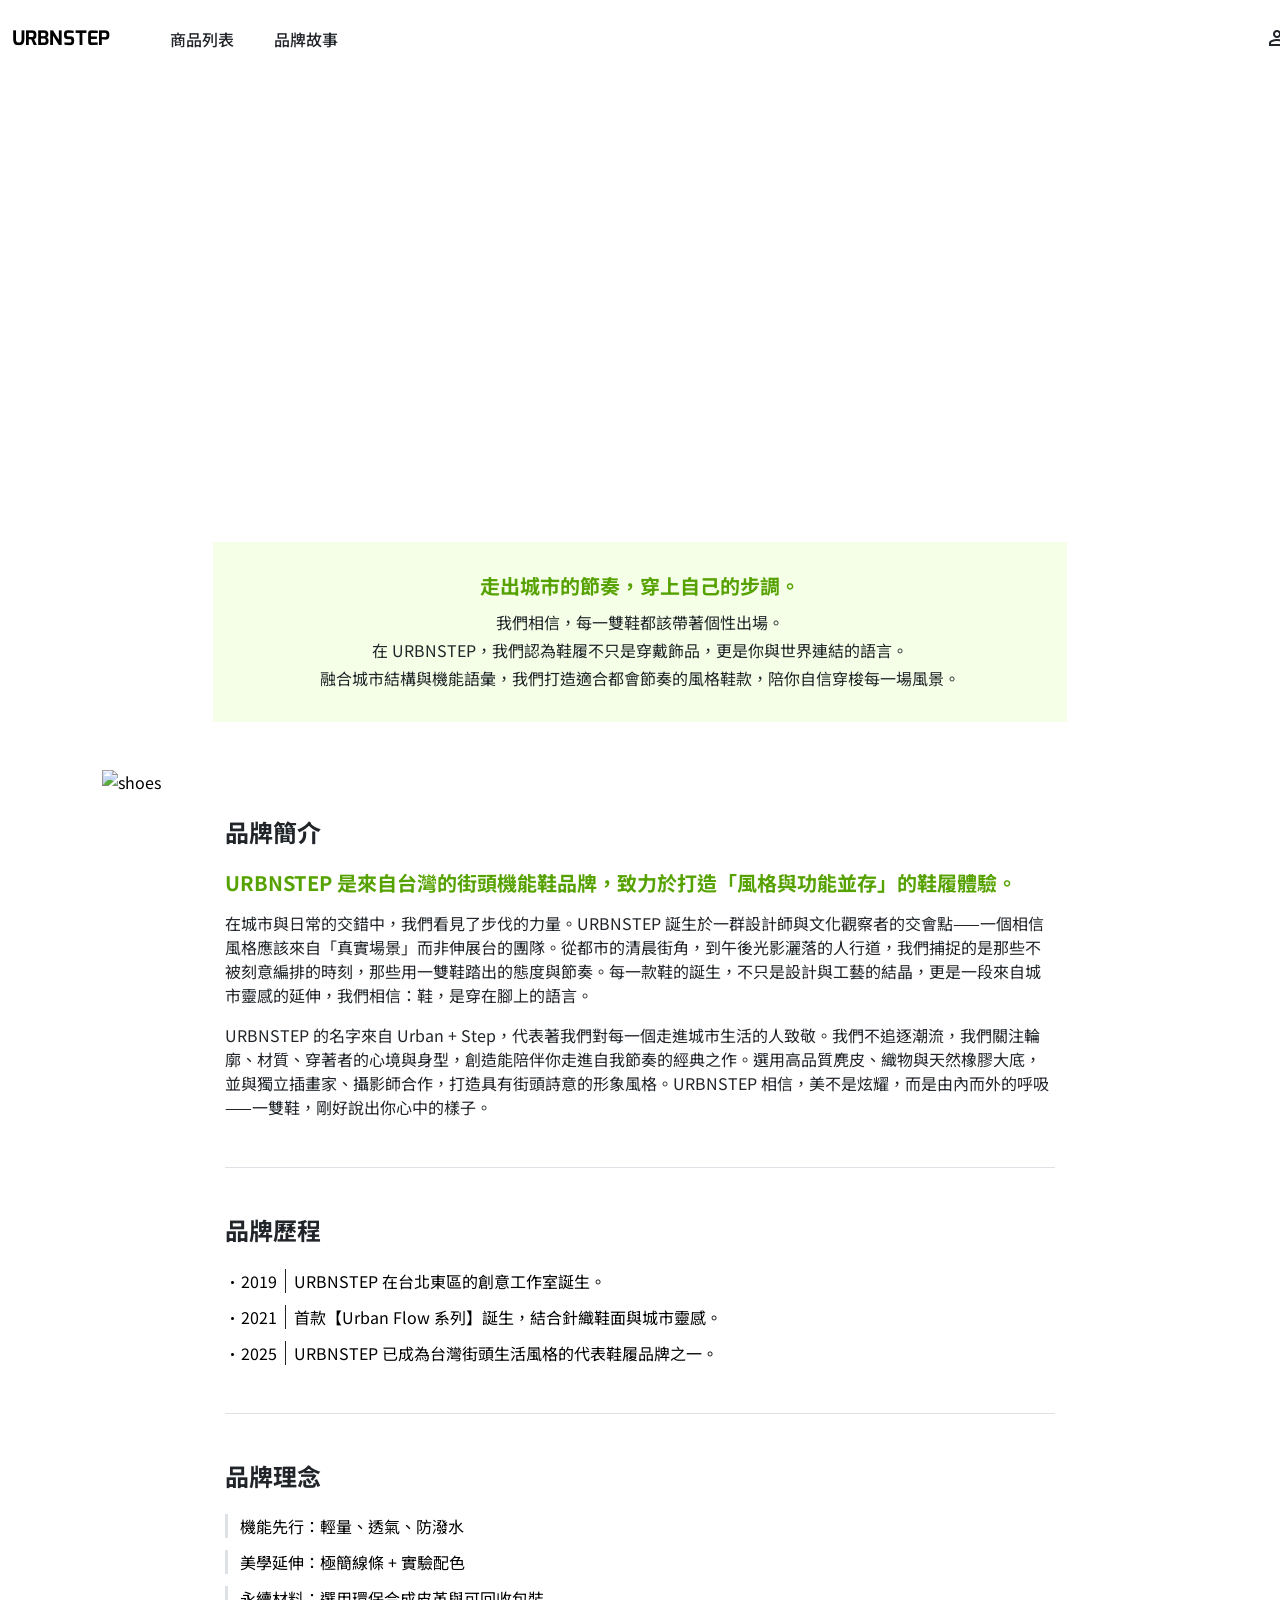
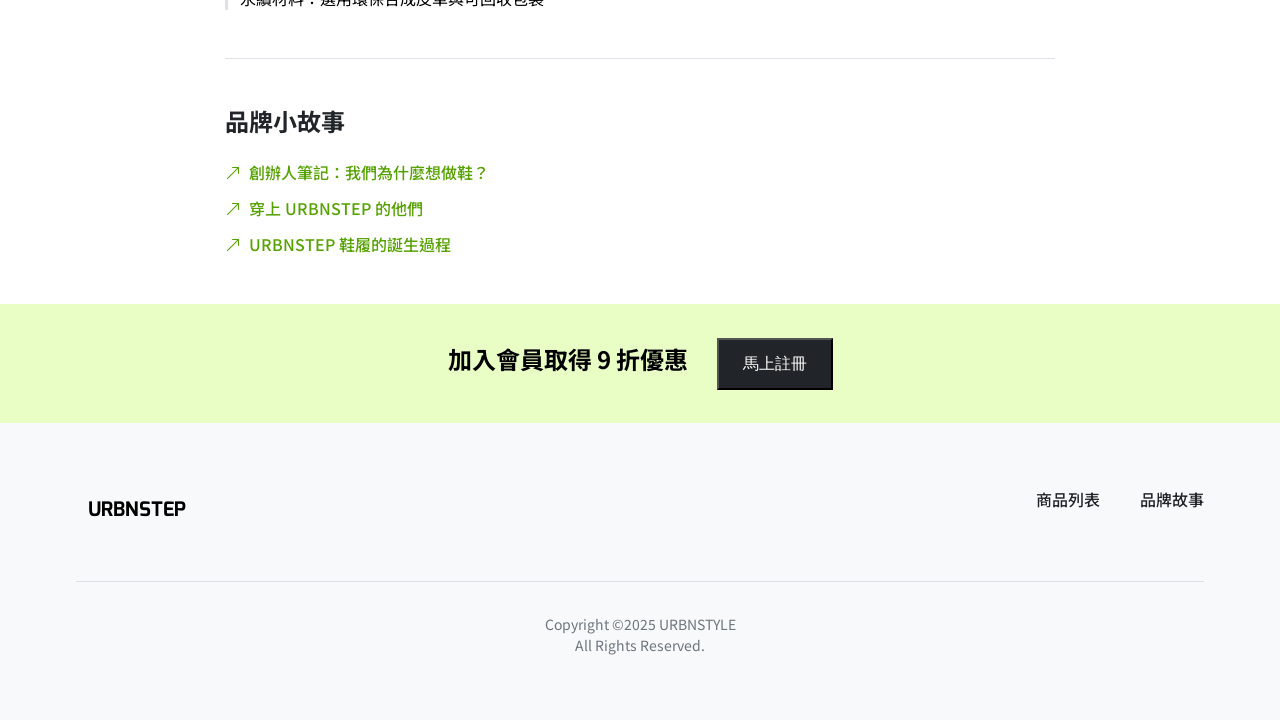
==== brandStory.html @ 902296ef "新檔案+調整屬性&整理歸納" ====
<!DOCTYPE html>
<html lang="en">

<head>
    <meta charset="UTF-8">
    <meta name="viewport" content="width=device-width, initial-scale=1.0">
    <title>Document</title>
    <link rel="stylesheet"
        href="https://fonts.googleapis.com/css2?family=Material+Symbols+Outlined:opsz,wght,FILL,GRAD@20..48,100..700,0..1,-50..200&icon_names=person" />
    <link rel="preconnect" href="https://fonts.googleapis.com">
    <link rel="preconnect" href="https://fonts.gstatic.com" crossorigin>
    <link href="https://fonts.googleapis.com/css2?family=Mina:wght@400;700&display=swap" rel="stylesheet">
    <link rel="preconnect" href="https://fonts.googleapis.com">
    <link rel="preconnect" href="https://fonts.gstatic.com" crossorigin>
    <link href="https://fonts.googleapis.com/css2?family=Noto+Sans+TC:wght@100..900&display=swap" rel="stylesheet">
    <link rel="stylesheet" href="reset.css">
    <link rel="stylesheet" href="brandStory.css">
    <link rel="stylesheet" href="https://cdn.jsdelivr.net/npm/bootstrap-icons@1.13.1/font/bootstrap-icons.min.css">

</head>

<body>
    <!--nav-->
    <div class="container">
        <div class="row">
            <nav class="nav">
                <div class="aic df">
                    <h5 class="logo">URBNSTEP</h5>
                    <ul class="df">
                        <li class="mr40"><a href="#">商品列表</a></li>
                        <li><a href="#">品牌故事</a></li>
                    </ul>
                </div>
                <div class="customer"><a href="#"><span class="material-symbols-outlined">person</span></a></div>
            </nav>
        </div>
    </div>
    <!--banner-->
    <section class="banner">
        <div class="banner-text">
            <h1>品牌故事<br>Brand Story</br></h1>
        </div>
    </section>
    <div class="container">
        <!--intro-->
        <div class="row df jcc">
            <section class="col-8 intro">
                <h3>走出城市的節奏，穿上自己的步調。</h3>
                <p class="pb4">我們相信，每一雙鞋都該帶著個性出場。</p>
                <p class="pb4">在 URBNSTEP，我們認為鞋履不只是穿戴飾品，更是你與世界連結的語言。</p>
                <p>融合城市結構與機能語彙，我們打造適合都會節奏的風格鞋款，陪你自信穿梭每一場風景。</p>
            </section>
        </div>
        <!--img-->
    </div>

    <section class="brand-img">
        <img src="https://github.com/hexschool/2022-web-layout-training/blob/main/2025-week1/about.png?raw=true"
            alt="shoes">
    </section>

    <div class="container">
        <div class="row df jcc">
            <div class="col-8 ">
                <!--content-->
                <section class="content">
                    <h2>品牌簡介</h2>
                    <h3 class="pb16 ">URBNSTEP 是來自台灣的街頭機能鞋品牌，致力於打造「風格與功能並存」的鞋履體驗。</h3>
                    <p class="pb16">在城市與日常的交錯中，我們看見了步伐的力量。URBNSTEP
                        誕生於一群設計師與文化觀察者的交會點——一個相信風格應該來自「真實場景」而非伸展台的團隊。從都市的清晨街角，到午後光影灑落的人行道，我們捕捉的是那些不被刻意編排的時刻，那些用一雙鞋踏出的態度與節奏。每一款鞋的誕生，不只是設計與工藝的結晶，更是一段來自城市靈感的延伸，我們相信：鞋，是穿在腳上的語言。
                    </p>
                    <p>URBNSTEP 的名字來自 Urban +
                        Step，代表著我們對每一個走進城市生活的人致敬。我們不追逐潮流，我們關注輪廓、材質、穿著者的心境與身型，創造能陪伴你走進自我節奏的經典之作。選用高品質麂皮、織物與天然橡膠大底，並與獨立插畫家、攝影師合作，打造具有街頭詩意的形象風格。URBNSTEP
                        相信，美不是炫耀，而是由內而外的呼吸——一雙鞋，剛好說出你心中的樣子。</p>
                </section>
                <!--history-->
                <section class=" history">
                    <h2>品牌歷程</h2>
                    <ul>
                        <li class="mb12"><i class="bi bi-dot"></i><span class="mr8">2019</span><span
                                class="pl8 bl">URBNSTEP
                                在台北東區的創意工作室誕生。</span></li>
                        <li class="mb12"><i class="bi bi-dot"></i><span class="mr8">2021</span><span
                                class="pl8 bl">首款【Urban
                                Flow 系列】誕生，結合針織鞋面與城市靈感。</span></li>
                        <li><i class="bi bi-dot"></i><span class="mr8">2025</span><span class="pl8 bl">URBNSTEP
                                已成為台灣街頭生活風格的代表鞋履品牌之一。</span></li>
                    </ul>
                </section>
                </h2>
                <!--idea-->
                <section class="idea">
                    <h2>品牌理念</h2>
                    <ul>
                        <li class="mb12">機能先行：輕量、透氣、防潑水</li>
                        <li class="mb12">美學延伸：極簡線條 + 實驗配色</li>
                        <li>永續材料：選用環保合成皮革與可回收包裝</li>
                    </ul>
                </section>
                <!--story-->
                <section class="story">
                    <h2>品牌小故事</h2>
                    <ul>
                        <li class="mb12"><i class="bi bi-arrow-up-right"></i><a href="#">創辦人筆記：我們為什麼想做鞋？</a></li>
                        <li class="mb12"><i class="bi bi-arrow-up-right"></i><a href="#">穿上 URBNSTEP 的他們</a></li>
                        <li><i class="bi bi-arrow-up-right"></i><a href="#">URBNSTEP 鞋履的誕生過程</a></li>
                    </ul>
                </section>
            </div>
        </div>
    </div>

    <!--footer-->
    <div class="footer">
        <h4 class="fw700">加入會員取得 9 折優惠 <button type="button">馬上註冊</button></h4>
    </div>
    <!--footerNav-->
    <div class="footerNav">
        <div class="container">
            <nav class="mb24 df jcsb pb24">
                <div>
                    <h5 class="logo fw700 py8 px12 mr48">URBNSTEP</h5>
                </div>
                <div class=" footerlink df">
                    <p class="mr40"><a class="py12" href="#">商品列表</a></p>
                    <p><a class="py12" href="#">品牌故事</a></p>
                </div>
            </nav>
            <!--copyright-->
            <div class="copyright">
                <p class="pt32">Copyright ©2025 URBNSTYLE</p>
                <p>All Rights Reserved.</p>
            </div>
        </div>
    </div>
</body>

</html>
---- brandStory.css ----
:root {
    --primary-color: #212529;
    --second-color: #57A203;
    --third-color: #DEE2E6;
    --forth-color: #6C757D;
    --fifth-color: #F8F9FA;
}

* {
    box-sizing: border-box;
}

.material-symbols-outlined {
    font-variation-settings:
        'FILL' 0,
        'wght' 400,
        'GRAD' 0,
        'opsz' 24
}

body {
    font-family: Noto Sans TC;
    letter-spacing: 5%;
    line-height: 150%;
}

a {
    text-decoration: none;
    color: var(--primary-color);
    font-weight: 500;
    font-size: 16px;
    line-height: 150%;
    letter-spacing: 5%;
}

.container {
    max-width: 1320px;
    margin: 0 auto;
    padding: 0px 12px;
}

.nav {
    display: flex;
    padding: 16px 0px;
    align-items: center;
}

.customer {
    margin-left: auto;
}

.customer span {
    width: 18px;
    height: 18px;
    padding: 3px;
}

.logo {
    font-family: "Mina";
    font-weight: 700;
    padding: 8px 12px;
    margin-right: 48px;
    font-size: 20px;
    line-height: 150%;
    letter-spacing: 4.4%;
}

.banner {
    height: 400px;
    background-image: url(https://github.com/hexschool/2022-web-layout-training/blob/main/2025-week1/hero.png?raw=true);
    background-size: cover;
    background-position: center
}

.banner-text {
    color: white;
    text-align: center;
    font-size: 40px;
    line-height: 120%;
    font-weight: bold;
    padding: 151px 0px;
}

@media (max-width:375px) {
    .d-sm-none {
        display: none;
    }
}

h2 {
    font-weight: 700;
    font-size: 24px;
    line-height: 120%;
    color: #212529;
    padding-bottom: 24px;
}

h3 {
    font-weight: bold;
    font-size: 20px;
    line-height: 120%;
    color: #57a203;
}

h4 {
    font-size: 24px;
    line-height: 120%;
    letter-spacing: 5%;
}

p {
    font-size: 16px;
    color: #212529;
}

.intro {
    background: #f5fee7;
    padding: 32px;
    text-align: center;
    margin-bottom: 48px;
    margin-top: 64px;
}

.intro h3 {
    padding-bottom: 12px;
}

.aic {
    align-items: center;
}

.jcc {
    justify-content: center;
}

.jcsb {
    justify-content: space-between;
}

.df {
    display: flex;
}

.pb4 {
    padding-bottom: 4px;
}

.mb12 {
    margin-bottom: 12px;
}

.pb16 {
    padding-bottom: 16px;
}

.pb24 {
    padding-bottom: 24px;
}

.pt32 {
    padding-top: 32px;
}

.pl8 {
    padding-left: 8px;
}

.mr8 {
    margin-right: 8px;
}

.mr40 {
    margin-right: 40px;
}

.mb24 {
    margin-bottom: 24px;
}

.bl {
    border-left: 1px solid #212529;
}

.row {
    margin: 0px -12px;
}

.col-2 {
    width: 16.66%;
    padding-left: 12px;
    padding-right: 12px;
}

.col-3 {
    width: 25%;
    padding-left: 12px;
    padding-right: 12px;
}

.col-4 {
    width: 33.33%;
    padding-left: 12px;
    padding-right: 12px;
}

.col-5 {
    width: 41.66%;
    padding-left: 12px;
    padding-right: 12px;
}

.col-7 {
    width: 58.3333%;
    padding-left: 12px;
    padding-right: 12px;
}

.col-8 {
    width: 66.6666%;
    padding-left: 12px;
    padding-right: 12px;
}

.col-10 {
    width: 83.33%;
    padding-left: 12px;
    padding-right: 12px;
}

.fw700 {
    font-weight: 700;
}

.brand-img {
    width: 1076px;
    margin: 0 auto;
    padding-bottom: 24px;
}

.brand-img img {
    width: 100%;
    display: block;
}

.content {
    padding-bottom: 48px;
    border-bottom: 1px solid #dee2e6;
}

.history {
    border-bottom: 1px solid #dee2e6;
    padding: 48px 0px;
}

.idea {
    border-bottom: 1px solid #dee2e6;
    padding: 48px 0px;
}

.idea li {
    padding: 0px 12px;
    border-left: 3px solid #dee2e6;
}

.story {
    color: #57a203;
    padding: 48px 0px;
}

.story ul li a {
    color: #57a203;
    padding-left: 8px;
    font-weight: 500;
    font-size: 16px;
}

.footer {
    text-align: center;
    background: #E8FEC5;
    padding: 33.5px 0px;
}

.footer button {
    padding: 12px 24px;
    margin-left: 24px;
    font-size: 16px;
    line-height: 150%;
    letter-spacing: 5%;
    background: var(--primary-color);
    color: #FFFFFF;
}

.footerNav {
    background: var(--fifth-color);
    padding: 64px;
}

.copyright {
    border-top: 1px solid var(--third-color);
    text-align: center;
}

.copyright p {
    font-weight: 400;
    font-size: 14px;
    line-height: 150%;
    letter-spacing: 5%;
    color: var(--forth-color);
}
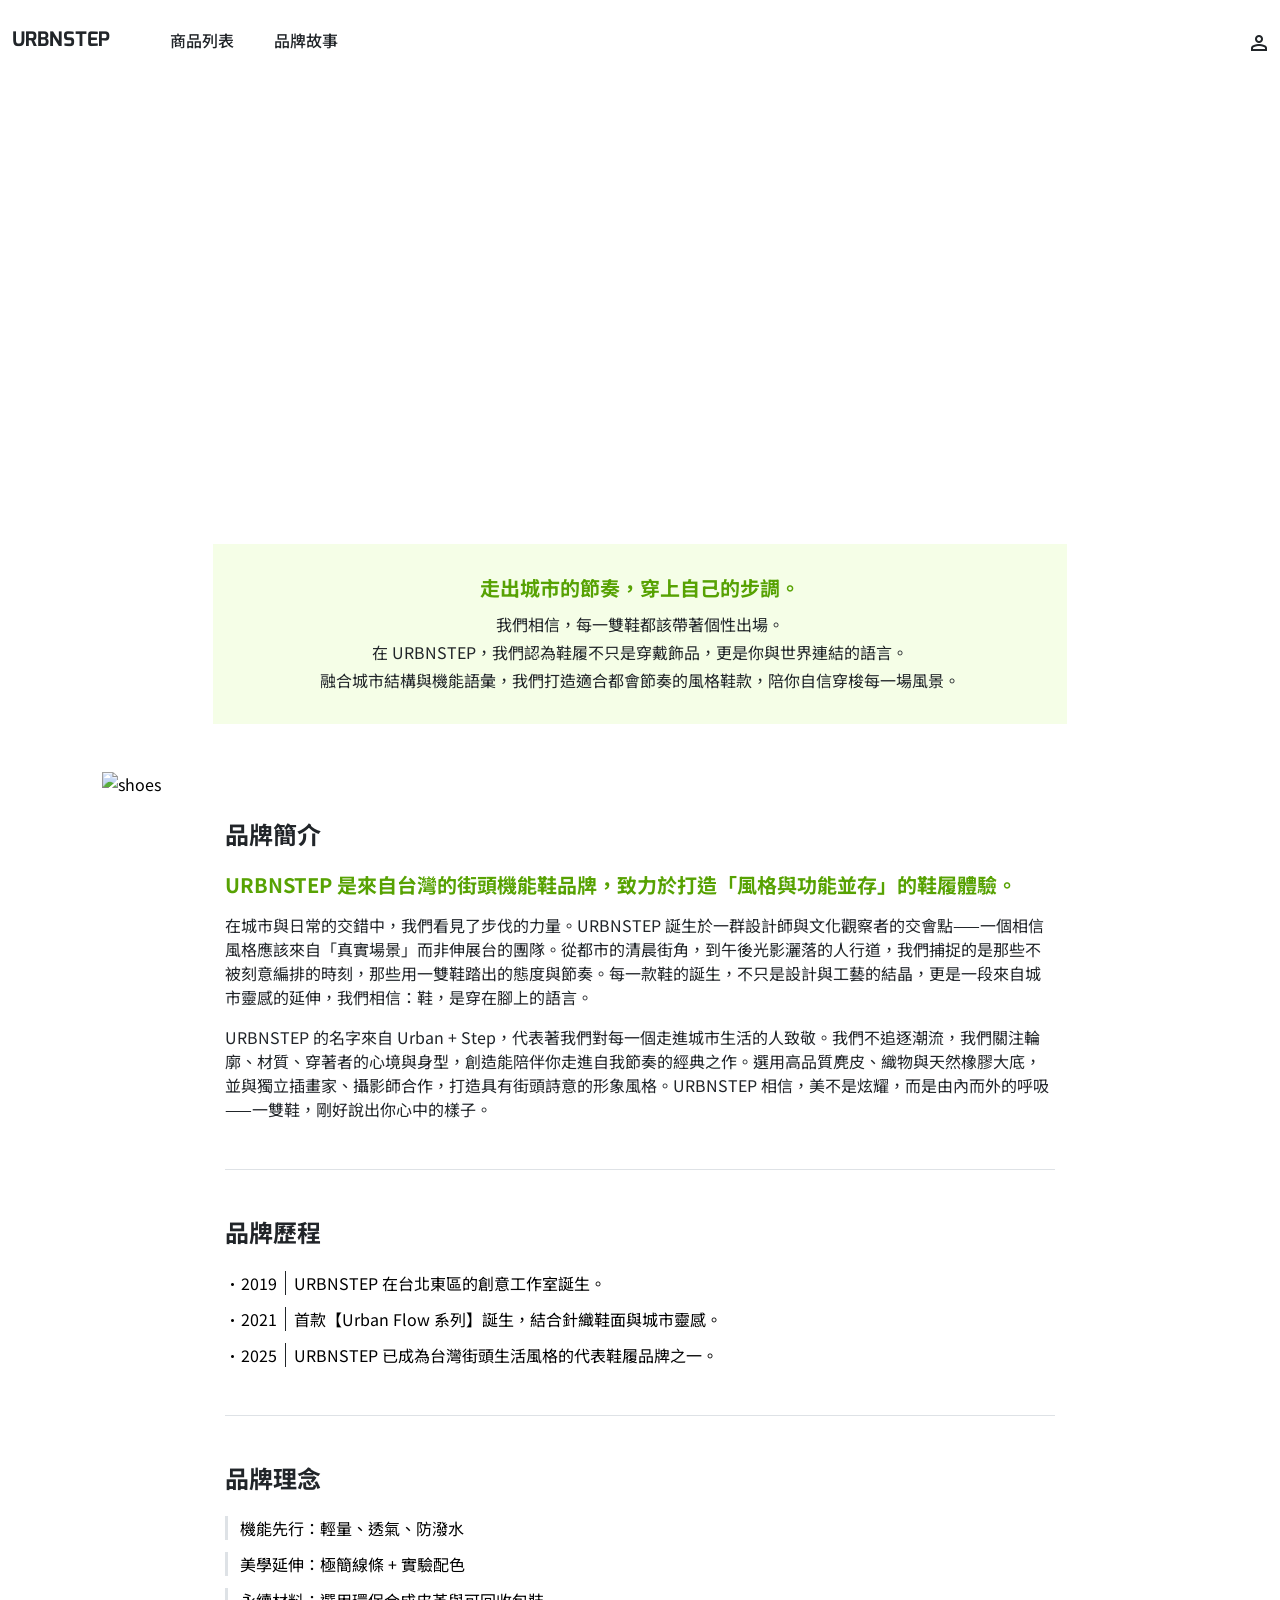
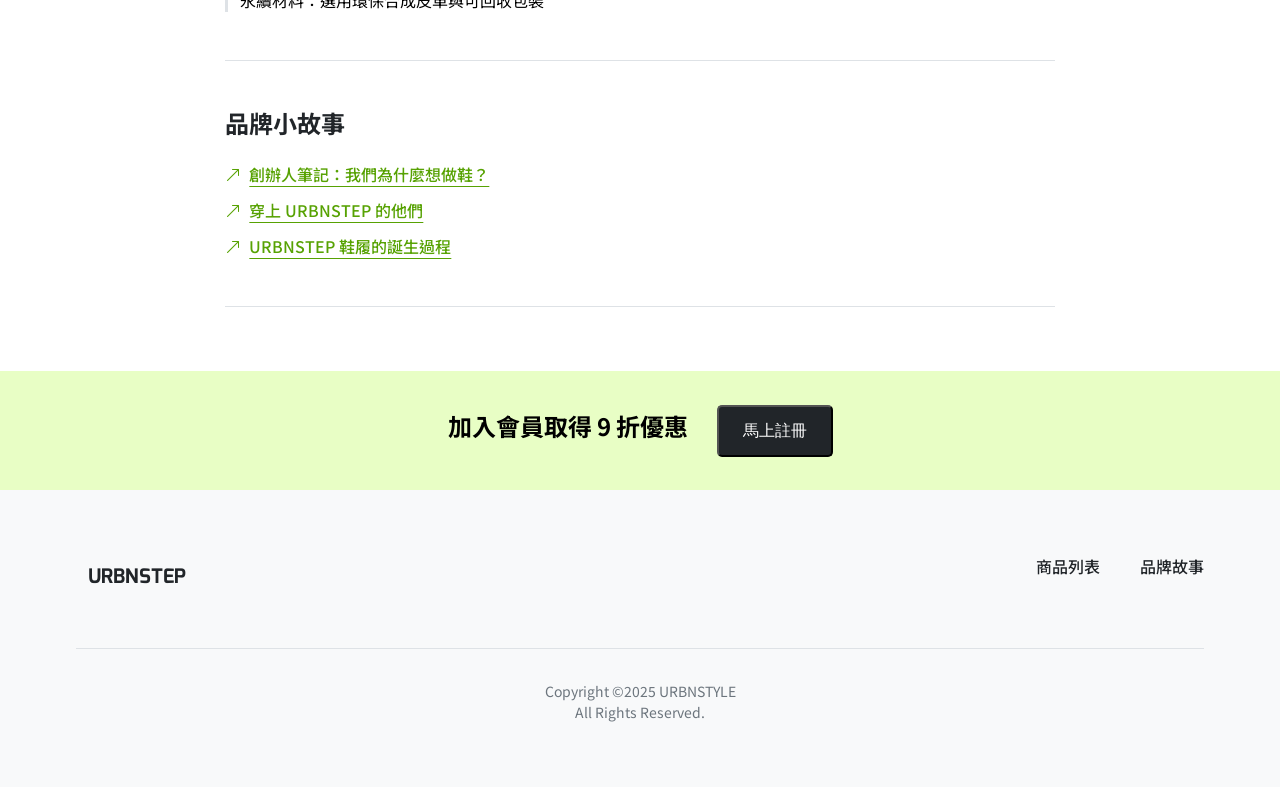
==== commit eefb749f: "brand story RDW" ====
--- a/brandStory.html
+++ b/brandStory.html
@@ -5,6 +5,7 @@
     <meta charset="UTF-8">
     <meta name="viewport" content="width=device-width, initial-scale=1.0">
     <title>Document</title>
+    <link rel="stylesheet" href="reset.css">
     <link rel="stylesheet"
         href="https://fonts.googleapis.com/css2?family=Material+Symbols+Outlined:opsz,wght,FILL,GRAD@20..48,100..700,0..1,-50..200&icon_names=person" />
     <link rel="preconnect" href="https://fonts.googleapis.com">
@@ -13,9 +14,9 @@
     <link rel="preconnect" href="https://fonts.googleapis.com">
     <link rel="preconnect" href="https://fonts.gstatic.com" crossorigin>
     <link href="https://fonts.googleapis.com/css2?family=Noto+Sans+TC:wght@100..900&display=swap" rel="stylesheet">
-    <link rel="stylesheet" href="reset.css">
     <link rel="stylesheet" href="brandStory.css">
     <link rel="stylesheet" href="https://cdn.jsdelivr.net/npm/bootstrap-icons@1.13.1/font/bootstrap-icons.min.css">
+    <link rel="stylesheet" href="brandStory376.css">
 
 </head>
 
@@ -25,10 +26,10 @@
         <div class="row">
             <nav class="nav">
                 <div class="aic df">
-                    <h5 class="logo">URBNSTEP</h5>
-                    <ul class="df">
-                        <li class="mr40"><a href="#">商品列表</a></li>
-                        <li><a href="#">品牌故事</a></li>
+                    <h5 class="logo mr48">URBNSTEP</h5>
+                    <ul class="df ">
+                        <li class="mr40 d-sm-none"><a href="#">商品列表</a></li>
+                        <li class="d-sm-none"><a href="#">品牌故事</a></li>
                     </ul>
                 </div>
                 <div class="customer"><a href="#"><span class="material-symbols-outlined">person</span></a></div>
@@ -38,14 +39,15 @@
     <!--banner-->
     <section class="banner">
         <div class="banner-text">
-            <h1>品牌故事<br>Brand Story</br></h1>
+            <h1 class="fz-sm-28 pb-sm-8">品牌故事</h1>
+            <h3 class="fz-sm-20">Brand Story</h3>
         </div>
     </section>
     <div class="container">
         <!--intro-->
         <div class="row df jcc">
-            <section class="col-8 intro">
-                <h3>走出城市的節奏，穿上自己的步調。</h3>
+            <section class="intro col-8">
+                <h5 class="mb12">走出城市的節奏，穿上自己的步調。</h5>
                 <p class="pb4">我們相信，每一雙鞋都該帶著個性出場。</p>
                 <p class="pb4">在 URBNSTEP，我們認為鞋履不只是穿戴飾品，更是你與世界連結的語言。</p>
                 <p>融合城市結構與機能語彙，我們打造適合都會節奏的風格鞋款，陪你自信穿梭每一場風景。</p>
@@ -54,19 +56,18 @@
         <!--img-->
     </div>
 
-    <section class="brand-img">
+    <section class="brand-img pb-sm-16">
         <img src="https://github.com/hexschool/2022-web-layout-training/blob/main/2025-week1/about.png?raw=true"
             alt="shoes">
     </section>
-
     <div class="container">
         <div class="row df jcc">
             <div class="col-8 ">
                 <!--content-->
-                <section class="content">
-                    <h2>品牌簡介</h2>
-                    <h3 class="pb16 ">URBNSTEP 是來自台灣的街頭機能鞋品牌，致力於打造「風格與功能並存」的鞋履體驗。</h3>
-                    <p class="pb16">在城市與日常的交錯中，我們看見了步伐的力量。URBNSTEP
+                <section class="content pb48 bb-light pb-sm-32">
+                    <h2 class=" pb-sm-16">品牌簡介</h2>
+                    <h5 class="pb16 pb-sm-12">URBNSTEP 是來自台灣的街頭機能鞋品牌，致力於打造「風格與功能並存」的鞋履體驗。</h5>
+                    <p class="pb16 pb-sm-12">在城市與日常的交錯中，我們看見了步伐的力量。URBNSTEP
                         誕生於一群設計師與文化觀察者的交會點——一個相信風格應該來自「真實場景」而非伸展台的團隊。從都市的清晨街角，到午後光影灑落的人行道，我們捕捉的是那些不被刻意編排的時刻，那些用一雙鞋踏出的態度與節奏。每一款鞋的誕生，不只是設計與工藝的結晶，更是一段來自城市靈感的延伸，我們相信：鞋，是穿在腳上的語言。
                     </p>
                     <p>URBNSTEP 的名字來自 Urban +
@@ -74,8 +75,8 @@
                         相信，美不是炫耀，而是由內而外的呼吸——一雙鞋，剛好說出你心中的樣子。</p>
                 </section>
                 <!--history-->
-                <section class=" history">
-                    <h2>品牌歷程</h2>
+                <section class=" history py48 py-sm-32 bb-light">
+                    <h2 class="pb-sm-16">品牌歷程</h2>
                     <ul>
                         <li class="mb12"><i class="bi bi-dot"></i><span class="mr8">2019</span><span
                                 class="pl8 bl">URBNSTEP
@@ -89,8 +90,8 @@
                 </section>
                 </h2>
                 <!--idea-->
-                <section class="idea">
-                    <h2>品牌理念</h2>
+                <section class="idea bb-light py48 py-sm-32">
+                    <h2 class="pb-sm-16">品牌理念</h2>
                     <ul>
                         <li class="mb12">機能先行：輕量、透氣、防潑水</li>
                         <li class="mb12">美學延伸：極簡線條 + 實驗配色</li>
@@ -98,8 +99,8 @@
                     </ul>
                 </section>
                 <!--story-->
-                <section class="story">
-                    <h2>品牌小故事</h2>
+                <section class="story bb-light py-sm-32 mb-sm-32">
+                    <h2 class="pb-sm-16">品牌小故事</h2>
                     <ul>
                         <li class="mb12"><i class="bi bi-arrow-up-right"></i><a href="#">創辦人筆記：我們為什麼想做鞋？</a></li>
                         <li class="mb12"><i class="bi bi-arrow-up-right"></i><a href="#">穿上 URBNSTEP 的他們</a></li>
@@ -117,11 +118,11 @@
     <!--footerNav-->
     <div class="footerNav">
         <div class="container">
-            <nav class="mb24 df jcsb pb24">
+            <nav class="mb24 df jcsb pb24 d-sm-block mb-sm-0">
                 <div>
-                    <h5 class="logo fw700 py8 px12 mr48">URBNSTEP</h5>
+                    <h5 class="logo fw700 py8 px12 mb-sm-8">URBNSTEP</h5>
                 </div>
-                <div class=" footerlink df">
+                <div class=" footerlink df d-sm-block">
                     <p class="mr40"><a class="py12" href="#">商品列表</a></p>
                     <p><a class="py12" href="#">品牌故事</a></p>
                 </div>
--- a/brandStory.css
+++ b/brandStory.css
@@ -6,7 +6,9 @@
     --fifth-color: #F8F9FA;
 }
 
-* {
+*,
+::before,
+:after {
     box-sizing: border-box;
 }
 
@@ -50,26 +52,26 @@
 }
 
 .customer span {
-    width: 18px;
-    height: 18px;
-    padding: 3px;
+    width: 48px;
+    height: 48px;
+    padding: 15px;
 }
 
 .logo {
     font-family: "Mina";
     font-weight: 700;
     padding: 8px 12px;
-    margin-right: 48px;
     font-size: 20px;
     line-height: 150%;
     letter-spacing: 4.4%;
+    color: var(--primary-color);
 }
 
 .banner {
     height: 400px;
     background-image: url(https://github.com/hexschool/2022-web-layout-training/blob/main/2025-week1/hero.png?raw=true);
     background-size: cover;
-    background-position: center
+    background-position: center;
 }
 
 .banner-text {
@@ -81,25 +83,18 @@
     padding: 151px 0px;
 }
 
-@media (max-width:375px) {
-    .d-sm-none {
-        display: none;
-    }
-}
-
 h2 {
     font-weight: 700;
     font-size: 24px;
     line-height: 120%;
-    color: #212529;
+    color: var(--primary-color);
     padding-bottom: 24px;
 }
-
-h3 {
-    font-weight: bold;
-    font-size: 20px;
-    line-height: 120%;
-    color: #57a203;
+.h3{
+    font-weight: 700;
+    font-size: 28px;
+    line-height: 120%;
+    letter-spacing: 5%;
 }
 
 h4 {
@@ -107,7 +102,12 @@
     line-height: 120%;
     letter-spacing: 5%;
 }
-
+h5 {
+    font-weight: 700;
+    font-size: 20px;
+    line-height: 120%;
+    color: #57a203;
+}
 p {
     font-size: 16px;
     color: #212529;
@@ -148,7 +148,9 @@
 .mb12 {
     margin-bottom: 12px;
 }
-
+.mr48{
+    margin-right: 48px;
+}
 .pb16 {
     padding-bottom: 16px;
 }
@@ -156,11 +158,17 @@
 .pb24 {
     padding-bottom: 24px;
 }
+.pb48{
+    padding-bottom: 48px;
+}
 
 .pt32 {
     padding-top: 32px;
 }
-
+.py48{
+    padding-top: 48px;
+    padding-bottom: 48px;
+}
 .pl8 {
     padding-left: 8px;
 }
@@ -181,6 +189,9 @@
     border-left: 1px solid #212529;
 }
 
+.bb-light{
+    border-bottom: 1px solid #dee2e6;
+}
 .row {
     margin: 0px -12px;
 }
@@ -232,7 +243,8 @@
 }
 
 .brand-img {
-    width: 1076px;
+    width: 100%;
+    max-width: 1076px;
     margin: 0 auto;
     padding-bottom: 24px;
 }
@@ -240,21 +252,7 @@
 .brand-img img {
     width: 100%;
     display: block;
-}
-
-.content {
-    padding-bottom: 48px;
-    border-bottom: 1px solid #dee2e6;
-}
-
-.history {
-    border-bottom: 1px solid #dee2e6;
-    padding: 48px 0px;
-}
-
-.idea {
-    border-bottom: 1px solid #dee2e6;
-    padding: 48px 0px;
+    height: auto;
 }
 
 .idea li {
@@ -265,6 +263,8 @@
 .story {
     color: #57a203;
     padding: 48px 0px;
+    border-bottom: 1px solid #dee2e6;
+    margin-bottom:64px ;
 }
 
 .story ul li a {
@@ -272,6 +272,8 @@
     padding-left: 8px;
     font-weight: 500;
     font-size: 16px;
+    text-decoration-line: underline ;
+    text-underline-offset: 5px;
 }
 
 .footer {
@@ -288,6 +290,7 @@
     letter-spacing: 5%;
     background: var(--primary-color);
     color: #FFFFFF;
+    border-radius: 5px;
 }
 
 .footerNav {
--- a/brandStory376.css
+++ b/brandStory376.css
@@ -0,0 +1,103 @@
+@media (max-width:376px) {
+    .nav{
+        padding:13px 12px ;
+    }
+    .banner{
+        height: 240px;
+        background-image : url(https://github.com/hexschool/2022-web-layout-training/blob/main/2025-week3-4/hero-sm.png?raw=true) ;
+        background-repeat: no-repeat;
+    }
+    .banner-text {
+        padding: 87px 0px;
+    }
+    .intro{
+        margin: 32px 12px;
+        padding: 24px;
+        text-align: left;
+    }
+    .brand-img{
+        margin-left: 12px;
+        max-width: 343px;
+    }
+    .footer {
+        font-size: 20px;
+        padding: 24px;
+    }
+    .footer button{
+        padding: 8px 16px;
+        margin-left: 4px; 
+    }
+    .footerNav{
+        padding: 32px 12px;
+    }
+    .footerlink p{
+        padding: 12px;
+    }
+
+    /* label */
+    h2{
+        font-size: 20px;
+    }
+    h4{
+        font-size: 20px;
+    }
+    h5{
+        font-size: 16px;
+        padding-bottom: 12px;
+    }
+
+
+    /* utility */
+    .fz-sm-28{
+        font-size: 28px;
+        line-height: 120%;
+    }
+    .fz-sm-20{
+        font-size: 20px;
+        line-height: 120%;
+    }
+    .d-sm-none {
+        display: none;
+    }
+    .d-sm-block{
+        display: block;
+    }
+    .pb-sm-8{
+        padding-bottom: 8px;
+    }
+    .pb-sm-12{
+        padding-bottom: 12px;
+    }
+    .pb-sm-16{
+        padding-bottom: 16px;
+    }
+    .pb-sm-32{
+        padding-bottom: 32px;
+    }
+    .py-sm-32{
+        padding-top: 32px;
+        padding-bottom: 32px;
+    }
+    .mb-sm-0{
+        margin-bottom: 0;
+    }
+    .mb-sm-8{
+        margin-bottom: 8px;
+    }
+    .mb-sm-32{
+        margin-bottom: 32px;
+    }
+    .container{
+        padding-left: 12px;
+        padding-right: 12px;
+    }
+    .row{
+        margin-right: -12px;
+        margin-left: -12px;
+    }
+    .col-8{
+        width: 100%;
+    }
+
+
+}
